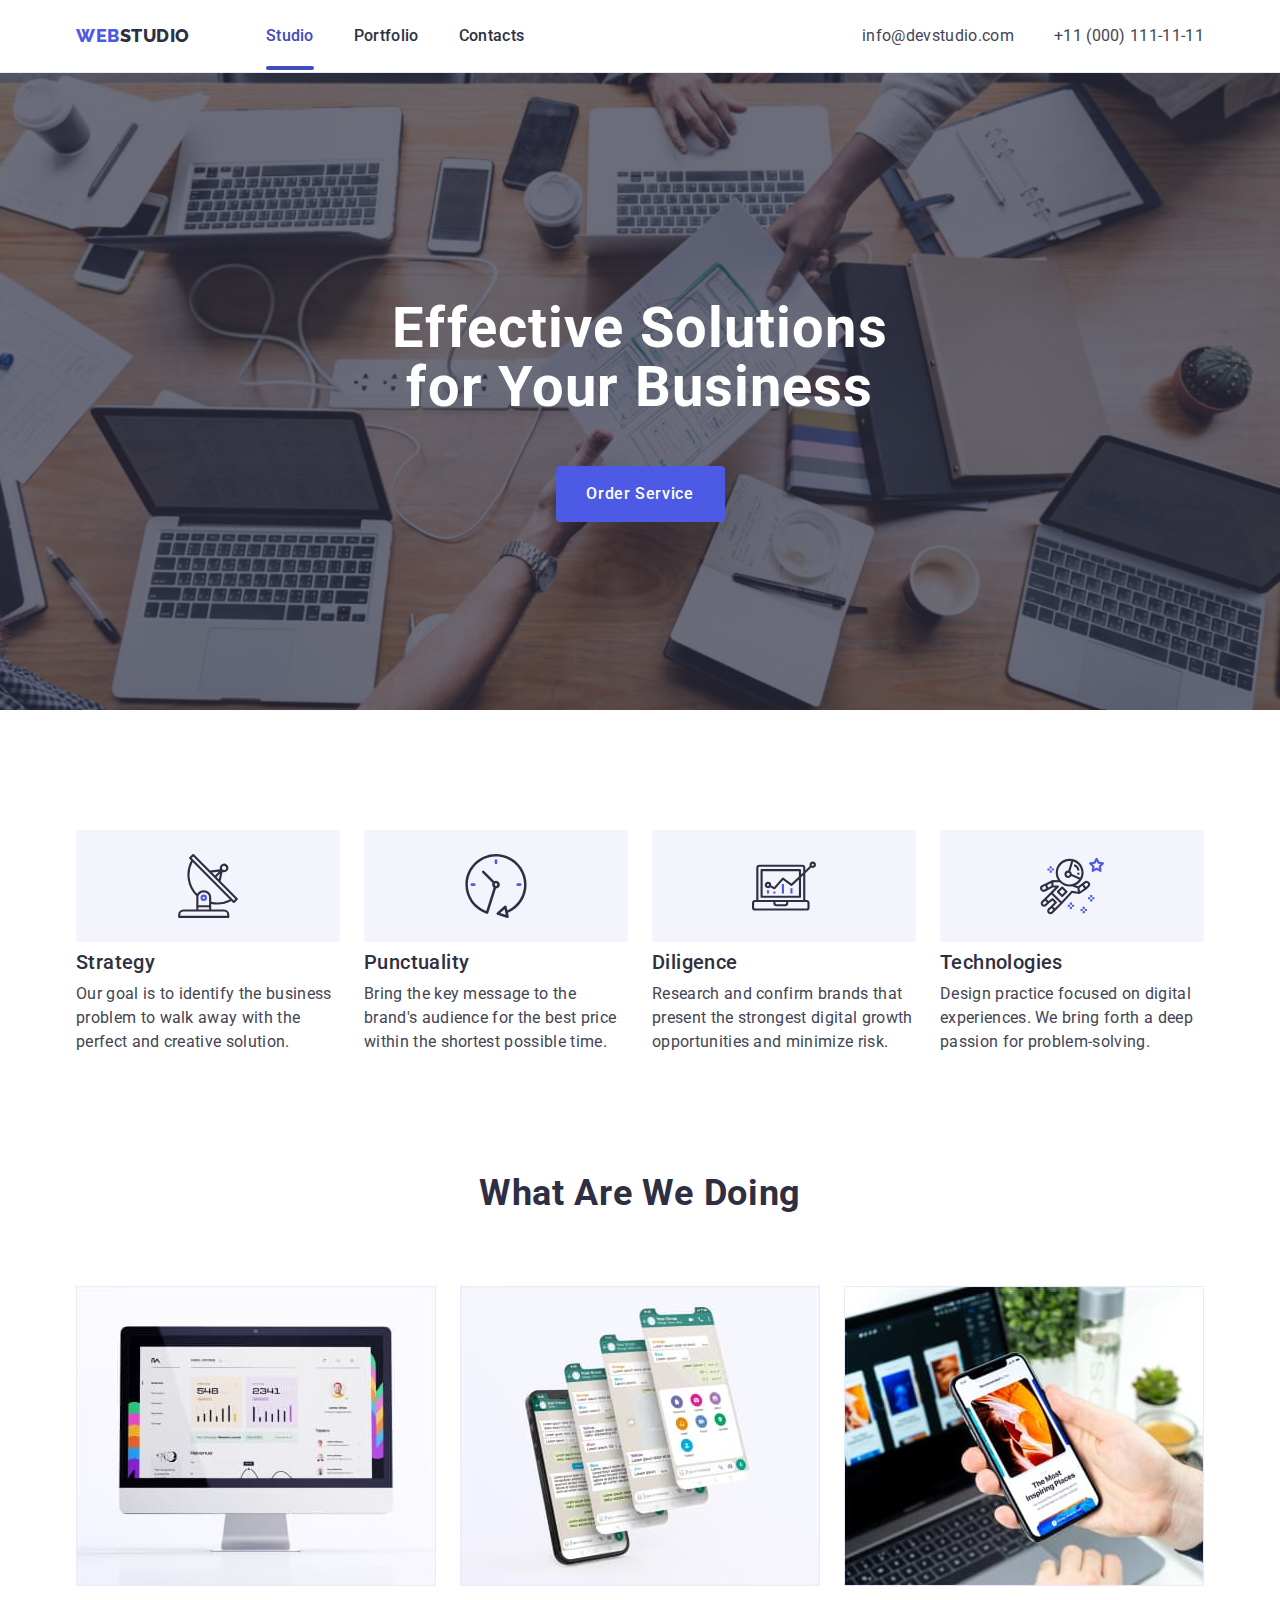
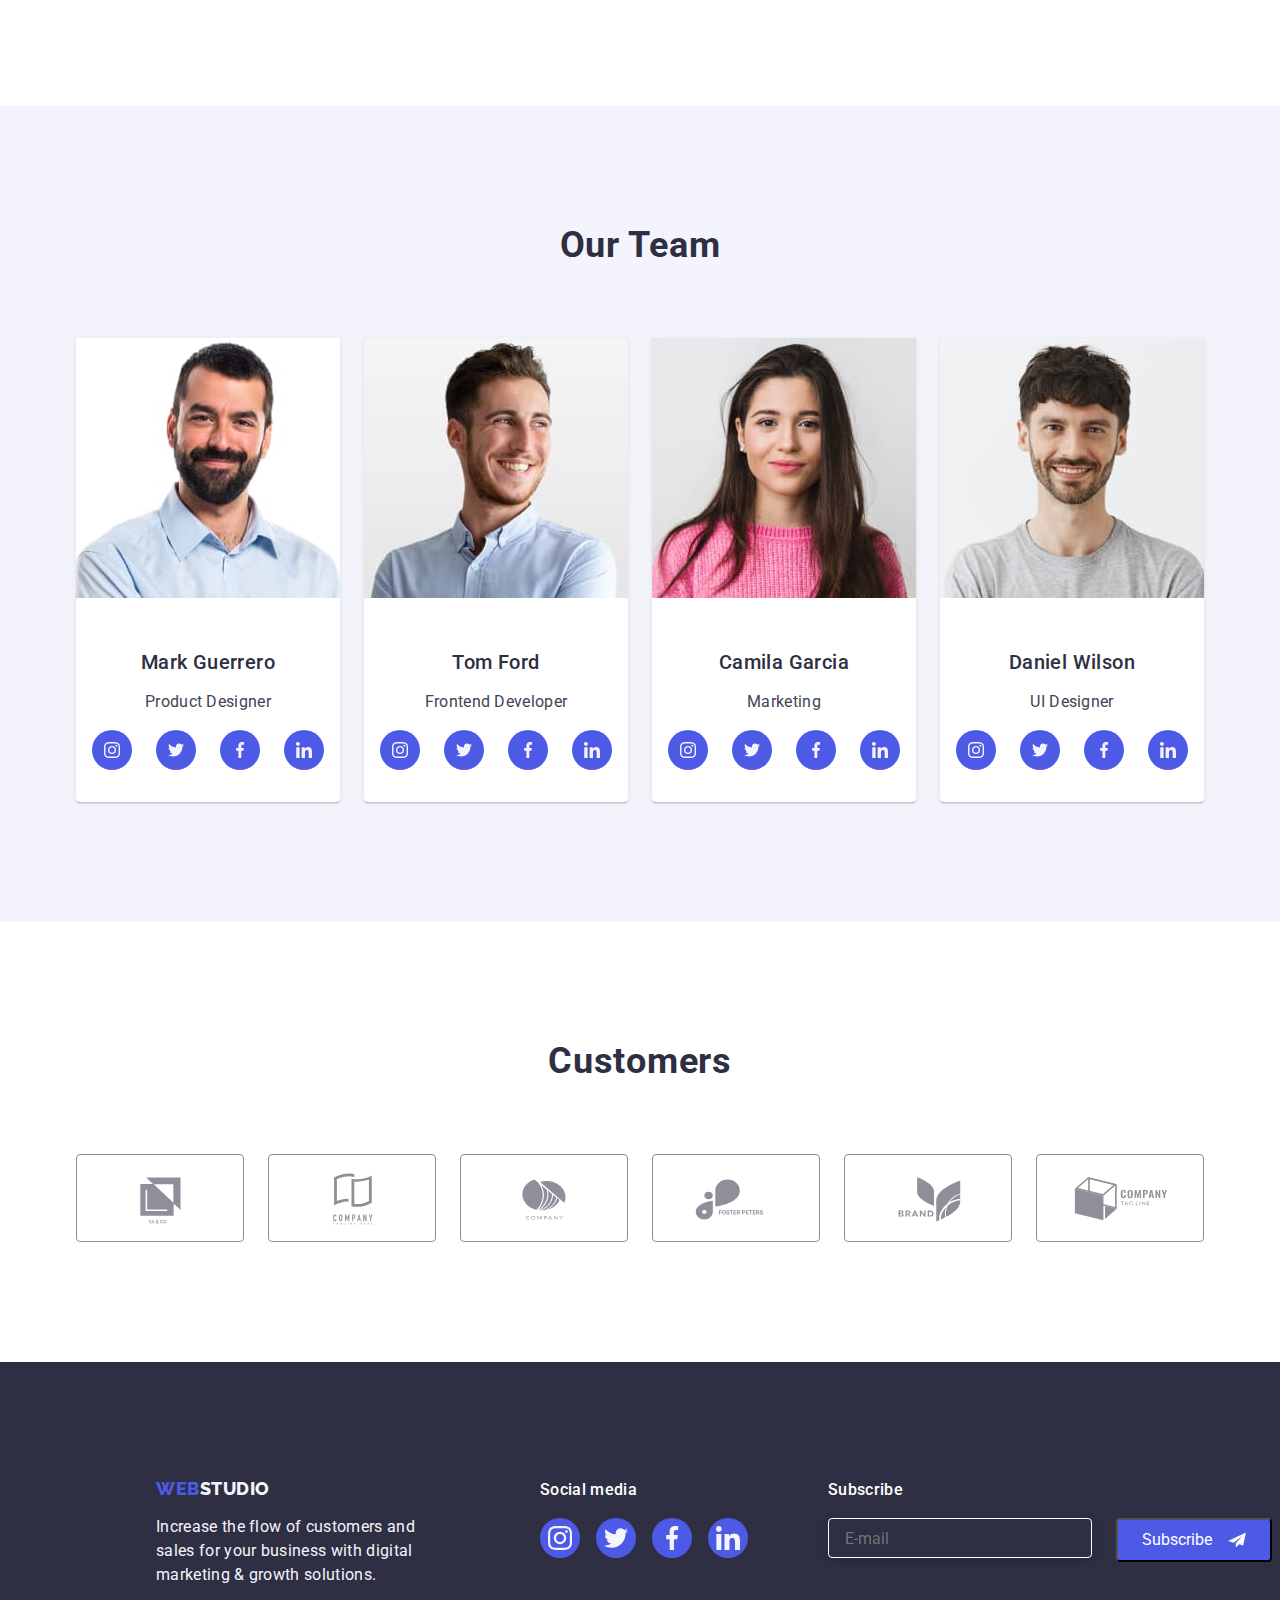
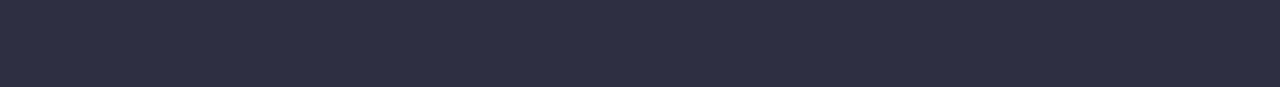
==== index.html @ 14ab5722 "footer-type padding" ====
<!DOCTYPE html>
<html lang="en">
  <head>
    <meta charset="UTF-8" />
    <meta http-equiv="X-UA-Compatible" content="IE=edge" />
    <meta name="viewport" content="width=device-width, initial-scale=1.0" />
    <title>Document</title>
    <link rel="stylesheet" href="https://cdn.jsdelivr.net/npm/modern-normalize@1.1.0/modern-normalize.min.css" />
    <!-- Font sizes -->
    <link rel="preconnect" href="https://fonts.googleapis.com" />
    <link rel="preconnect" href="https://fonts.gstatic.com" crossorigin />
    <link
      href="https://fonts.googleapis.com/css2?family=Montserrat:wght@400;700&family=Raleway:wght@800&family=Roboto:wght@400;500;700&display=swap"
      rel="stylesheet"
    />
    <link rel="stylesheet" href="./css/styles.css" />
  </head>

  <body class="body">
    <!-- Header -->
    <header class="header">
      <div class="header-container container">
        <nav class="menu-nav list">
          <a class="logo link" href="./index.html"> Web<span class="logo-header">Studio</span></a>
          <ul class="header-list list">
            <li class="header-nav-item">
              <a class="header-menu-link current-link" href="./index.html">Studio</a>
            </li>
            <li class="header-nav-item">
              <a class="header-menu-link" href="./portfolio.html">Portfolio</a>
            </li>
            <li class="header-nav-item">
              <a class="header-menu-link" href="">Contacts</a>
            </li>
          </ul>
        </nav>
        <address class="address">
          <ul class="address-list list">
            <li class="contact-item">
              <a class="header-link link" href="mailto:info@devstudio.com">info@devstudio.com</a>
            </li>
            <li class="contact-item">
              <a class="header-link link" href="tel:+110001111111">+11 (000) 111-11-11</a>
            </li>
          </ul>
        </address>
      </div>
    </header>
    <!-- Main -->
    <main class="main">
      <section class="main-section">
        <div class="container">
          <h1 class="main-title">Effective Solutions for Your Business</h1>
          <button class="button-order" type="button" data-modal-open>Order Service</button>
        </div>
      </section>
      <!-- About -->
      <section class="about">
        <div class="container">
          <h2 class="about-features" hidden>Features</h2>
          <ul class="about-list list">
            <li class="about-icon">
              <div class="features-icon">
                <svg class="about-icon-style" width="64" height="64">
                  <use href="./images/icons.svg#antenna"></use>
                </svg>
              </div>
              <h3 class="about-header">Strategy</h3>
              <p class="body-text">
                Our goal is to identify the business problem to walk away with the perfect and creative solution.
              </p>
            </li>
            <li class="about-icon">
              <div class="features-icon">
                <svg class="about-icon-style" width="64" height="64">
                  <use href="./images/icons.svg#punctuality"></use>
                </svg>
              </div>
              <h3 class="about-header">Punctuality</h3>
              <p class="body-text">
                Bring the key message to the brand's audience for the best price within the shortest possible time.
              </p>
            </li>
            <li class="about-icon">
              <div class="features-icon">
                <svg class="about-icon-style" width="64" height="64">
                  <use href="./images/icons.svg#diligence"></use>
                </svg>
              </div>
              <h3 class="about-header">Diligence</h3>
              <p class="body-text">
                Research and confirm brands that present the strongest digital growth opportunities and minimize risk.
              </p>
            </li>
            <li class="about-icon">
              <div class="features-icon">
                <svg class="about-icon-style" width="64" height="64">
                  <use href="./images/icons.svg#technologies"></use>
                </svg>
              </div>
              <h3 class="about-header">Technologies</h3>
              <p class="body-text">
                Design practice focused on digital experiences. We bring forth a deep passion for problem-solving.
              </p>
            </li>
          </ul>
        </div>
      </section>
      <!-- We doing -->
      <section class="doing">
        <div class="container">
          <h2 class="doing-title">What are we doing</h2>
          <ul class="doing-list list">
            <li class="doing-list-img">
              <img src="./images/imac.jpg" alt="desktop" width="360" height="300" />
            </li>
            <li class="doing-list-img">
              <img src="./images/app.jpg" alt="application" width="360" height="300" />
            </li>
            <li class="doing-list-img">
              <img src="./images/mob.jpg" alt="smartphone" width="360" height="300" />
            </li>
          </ul>
        </div>
      </section>
      <!-- Our Team -->
      <section class="team">
        <div class="container">
          <h2 class="team-title">Our Team</h2>
          <ul class="team-list list">
            <li class="team-list-card">
              <img src="./images/guerrero.jpg" alt="Product-Designer" width="264" height="260" />
              <div class="team-text">
                <h3 class="team-header">Mark Guerrero</h3>
                <p class="team-body-text">Product Designer</p>
                <ul class="team-social">
                  <li class="team-social-item">
                    <a
                      class="social-link-team"
                      href=""
                      target="_blank"
                      rel="noopener n0-referrer"
                      aria-label="instagram"
                    >
                      <svg class="social-icon" width="16" height="16">
                        <use href="./images/icons.svg#instagram"></use>
                      </svg>
                    </a>
                  </li>
                  <li class="team-social-item">
                    <a class="social-link-team" href="" target="_blank" rel="noopener n0-referrer" aria-label="twitter">
                      <svg class="social-icon" width="16" height="16">
                        <use href="./images/icons.svg#twitter"></use>
                      </svg>
                    </a>
                  </li>
                  <li class="team-social-item">
                    <a
                      class="social-link-team"
                      href=""
                      target="_blank"
                      rel="noopener n0-referrer"
                      aria-label="facebook"
                    >
                      <svg class="social-icon" width="16" height="16">
                        <use href="./images/icons.svg#facebook"></use>
                      </svg>
                    </a>
                  </li>
                  <li class="team-social-item">
                    <a
                      class="social-link-team"
                      href=""
                      target="_blank"
                      rel="noopener n0-referrer"
                      aria-label="linkedin"
                    >
                      <svg class="social-icon" width="16" height="16">
                        <use href="./images/icons.svg#linkedin"></use>
                      </svg>
                    </a>
                  </li>
                </ul>
              </div>
            </li>
            <li class="team-list-card">
              <img src="./images/ford.jpg" alt="Tom-Ford" width="264" height="260" />
              <div class="team-text">
                <h3 class="team-header">Tom Ford</h3>
                <p class="team-body-text">Frontend Developer</p>

                <ul class="team-social">
                  <li class="team-social-item">
                    <a
                      class="social-link-team"
                      href=""
                      target="_blank"
                      rel="noopener n0-referrer"
                      aria-label="instagram"
                    >
                      <svg class="social-icon" width="16" height="16">
                        <use href="./images/icons.svg#instagram"></use>
                      </svg>
                    </a>
                  </li>
                  <li class="team-social-item">
                    <a class="social-link-team" href="" target="_blank" rel="noopener n0-referrer" aria-label="twitter">
                      <svg class="social-icon" width="16" height="16">
                        <use href="./images/icons.svg#twitter"></use>
                      </svg>
                    </a>
                  </li>
                  <li class="team-social-item">
                    <a
                      class="social-link-team"
                      href=""
                      target="_blank"
                      rel="noopener n0-referrer"
                      aria-label="facebook"
                    >
                      <svg class="social-icon" width="16" height="16">
                        <use href="./images/icons.svg#facebook"></use>
                      </svg>
                    </a>
                  </li>
                  <li class="team-social-item">
                    <a
                      class="social-link-team"
                      href=""
                      target="_blank"
                      rel="noopener n0-referrer"
                      aria-label="linkedin"
                    >
                      <svg class="social-icon" width="16" height="16">
                        <use href="./images/icons.svg#linkedin"></use>
                      </svg>
                    </a>
                  </li>
                </ul>
              </div>
            </li>
            <li class="team-list-card">
              <img src="./images/garcia.jpg" alt="Camila-Garcia" width="264" height="260" />
              <div class="team-text">
                <h3 class="team-header">Camila Garcia</h3>
                <p class="team-body-text">Marketing</p>

                <ul class="team-social">
                  <li class="team-social-item">
                    <a
                      class="social-link-team"
                      href=""
                      target="_blank"
                      rel="noopener n0-referrer"
                      aria-label="instagram"
                    >
                      <svg class="social-icon" width="16" height="16">
                        <use href="./images/icons.svg#instagram"></use>
                      </svg>
                    </a>
                  </li>
                  <li class="team-social-item">
                    <a class="social-link-team" href="" target="_blank" rel="noopener n0-referrer" aria-label="twitter">
                      <svg class="social-icon" width="16" height="16">
                        <use href="./images/icons.svg#twitter"></use>
                      </svg>
                    </a>
                  </li>
                  <li class="team-social-item">
                    <a
                      class="social-link-team"
                      href=""
                      target="_blank"
                      rel="noopener n0-referrer"
                      aria-label="facebook"
                    >
                      <svg class="social-icon" width="16" height="16">
                        <use href="./images/icons.svg#facebook"></use>
                      </svg>
                    </a>
                  </li>
                  <li class="team-social-item">
                    <a
                      class="social-link-team"
                      href=""
                      target="_blank"
                      rel="noopener n0-referrer"
                      aria-label="linkedin"
                    >
                      <svg class="social-icon" width="16" height="16">
                        <use href="./images/icons.svg#linkedin"></use>
                      </svg>
                    </a>
                  </li>
                </ul>
              </div>
            </li>
            <li class="team-list-card">
              <img src="./images/wilson.jpg" alt="Daniel-Wilson" width="264" height="260" />
              <div class="team-text">
                <h3 class="team-header">Daniel Wilson</h3>
                <p class="team-body-text">UI Designer</p>
                <ul class="team-social">
                  <li class="team-social-item">
                    <a
                      class="social-link-team"
                      href=""
                      target="_blank"
                      rel="noopener n0-referrer"
                      aria-label="instagram"
                    >
                      <svg class="social-icon" width="16" height="16">
                        <use href="./images/icons.svg#instagram"></use>
                      </svg>
                    </a>
                  </li>
                  <li class="team-social-item">
                    <a class="social-link-team" href="" target="_blank" rel="noopener n0-referrer" aria-label="twitter">
                      <svg class="social-icon" width="16" height="16">
                        <use href="./images/icons.svg#twitter"></use>
                      </svg>
                    </a>
                  </li>
                  <li class="team-social-item">
                    <a
                      class="social-link-team"
                      href=""
                      target="_blank"
                      rel="noopener n0-referrer"
                      aria-label="facebook"
                    >
                      <svg class="social-icon" width="16" height="16">
                        <use href="./images/icons.svg#facebook"></use>
                      </svg>
                    </a>
                  </li>
                  <li class="team-social-item">
                    <a
                      class="social-link-team"
                      href=""
                      target="_blank"
                      rel="noopener n0-referrer"
                      aria-label="linkedin"
                    >
                      <svg class="social-icon" width="16" height="16">
                        <use href="./images/icons.svg#linkedin"></use>
                      </svg>
                    </a>
                  </li>
                </ul>
              </div>
            </li>
          </ul>
        </div>
      </section>

      <!-- Customers -->
      <section class="customers">
        <div class="container">
          <h2 class="customers-title">Customers</h2>
          <ul class="customers-list list">
            <li class="customers-list-card">
              <a class="customers-list-link" href="" target="_blank" rel="noopener n0-referrer" aria-label="client1">
                <svg class="customers-icon" width="104" height="56">
                  <use href="./images/icons.svg#client1"></use>
                </svg>
              </a>
            </li>
            <li class="customers-list-card">
              <a class="customers-list-link" href="" target="_blank" rel="noopener n0-referrer" aria-label="client2">
                <svg class="customers-icon" width="104" height="56">
                  <use href="./images/icons.svg#client2"></use>
                </svg>
              </a>
            </li>
            <li class="customers-list-card">
              <a class="customers-list-link" href="" target="_blank" rel="noopener n0-referrer" aria-label="client3">
                <svg class="customers-icon" width="104" height="56">
                  <use href="./images/icons.svg#client3"></use>
                </svg>
              </a>
            </li>
            <li class="customers-list-card">
              <a class="customers-list-link" href="" target="_blank" rel="noopener n0-referrer" aria-label="client4">
                <svg class="customers-icon" width="104" height="56">
                  <use href="./images/icons.svg#client4"></use>
                </svg>
              </a>
            </li>
            <li class="customers-list-card">
              <a class="customers-list-link" href="" target="_blank" rel="noopener n0-referrer" aria-label="client5">
                <svg class="customers-icon" width="104" height="56">
                  <use href="./images/icons.svg#client5"></use>
                </svg>
              </a>
            </li>
            <li class="customers-list-card">
              <a class="customers-list-link" href="" target="_blank" rel="noopener n0-referrer" aria-label="client6">
                <svg class="customers-icon" width="104" height="56">
                  <use href="./images/icons.svg#client6"></use>
                </svg>
              </a>
            </li>
          </ul>
        </div>
      </section>
    </main>

    <!-- Footer -->
    <footer class="footer container">
      <div class="footer-container">
        <div class="footer-logo">
          <a class="logo-link" href="./index.html"> Web<span class="logo-footer">Studio</span></a>
          <p class="footer-text">
            Increase the flow of customers and sales for your business with digital marketing & growth solutions.
          </p>
        </div>

        <div class="social-links">
          <p class="footer-social-title">Social media</p>
          <ul class="footer-social-list">
            <li class="footer-social-card">
              <a class="social-link" href="" target="_blank" rel="noopener n0-referrer" aria-label="instagram">
                <svg class="social-icon" width="24" height="24">
                  <use href="./images/icons.svg#instagram"></use>
                </svg>
              </a>
            </li>
            <li class="footer-social-card">
              <a class="social-link" href="" target="_blank" rel="noopener n0-referrer" aria-label="twitter">
                <svg class="social-icon" width="24" height="24">
                  <use href="./images/icons.svg#twitter"></use>
                </svg>
              </a>
            </li>
            <li class="footer-social-card">
              <a class="social-link" href="" target="_blank" rel="noopener n0-referrer" aria-label="facebook">
                <svg class="social-icon" width="24" height="24">
                  <use href="./images/icons.svg#facebook"></use>
                </svg>
              </a>
            </li>
            <li class="footer-social-card">
              <a class="social-link" href="" target="_blank" rel="noopener n0-referrer" aria-label="linkedin">
                <svg class="social-icon" width="24" height="24">
                  <use href="./images/icons.svg#linkedin"></use>
                </svg>
              </a>
            </li>
          </ul>
        </div>

        <div class="footer-subscribe">
          <p class="footer-subscribe-title">Subscribe</p>
<form class="footer-form">
<label for="footer-email" class="footer-type">
<input 
name="footer-email"
type="email"
placeholder="E-mail"
class="footer-input"
/>
<button type="submit" class="footer-button">
  Subscribe
  <svg class="footer-button-icon" width="18" height="24">
 <use href="./images/icons.svg#icon-send"></use>
</button>
</label>
</form>

        </div>
      </div>
    </footer>

    <!-- MODAL window -->

    <div class="backdrop is-hidden" data-modal>
      <div class="modal">
        <button class="modal-close-btn" type="button" data-modal-close>
          <svg class="modal-close-icon" width="8" height="8">
            <use href="./images/icons.svg#close-black"></use>
          </svg>
        </button>
        <p class="modal-title">Leave your contacts and we will call you back</p>
        <form class="modal-form" action="#">
          <div class="modal-field">
          <label>
            <span>Name</span>
            <div class="input-wrap">
            <input type="text" name="user-name" class="modal-input" placeholder="" />
             <svg class="modal-icon" width="18" height="18">
                  <use href="./images/icons.svg#name"></use>
          </div>
          </div>
        </label>
        <div class="modal-field">
          <label>
            <span>Phone</span>
            <div class="input-wrap">
            <input type="text" name="user-tel" class="modal-input" placeholder=""  />
         <svg class="modal-icon" width="18" height="24">
                  <use href="./images/icons.svg#phone"></use>
          </div>
          </label>
          </div>
          <div class="modal-field">
          <label>
            <span>Email</span>
            <div class="input-wrap">
            <input type="text" name="user-mail" class="modal-input" placeholder="" />
          <svg class="modal-icon" width="18" height="24">
                  <use href="./images/icons.svg#email"></use>
          </div>
        </label>
        </div>
          <label>
            <span>Comment</span>
            <textarea name="user-text" class="modal-input-comment" placeholder="Text input" /></textarea>
          </label>
          <input type="checkbox" id="privacy" name="privacy" value="true" class="modal-privacy is-hidden"/>
          <label for="privacy" class="modal-privacy-text">
            <span>
              <svg class="modal-privacy-icon" width="10" height="8">
                  <use href="./images/icons.svg#click"></use>
            </span>
            I accept the terms and conditions of the <a class="modal-policy-link link" href=""> Privacy Policy</a>
          </label>
          <button class="modal-send-button" type="submit">Send</button>
        </form>
      </div>
    </div>
    <script src="./js/modal.js"></script>
  </body>
</html>
---- css/styles.css ----
:root {
  /* Fonts */

  /* Colors */
  --ctas-links-color: #4d5ae5;
  --ctas-color: #404bbf;
  --overlays-color: #2e2f42;
  --valid-fields-color: #31d0aa;
  --body-text-color: #434455;
  --helper-text-color: #8e8f99;
  --subtle-background-color: #e7e9fc;
  --color-cloud: #f4f4fd;
  --background-color: #ffffff;
  --modal-background-color: #fcfcfc;

  /* Others */
}

body {
  font-family: "Roboto", sans-serif;
  color: #434455;
  background-color: #ffffff;
}

*,
*::before,
*::after {
  box-sizing: border-box;
}

.container {
  width: 1158px;
  padding-left: 15px;
  padding-right: 15px;
  margin: 0 auto;
}

img {
  display: block;
  max-width: 100%;
  height: auto;
}

/* Header styles */

.header {
  border-bottom: 1px solid #e7e9fc;
  box-shadow: 0 2px 1px rgba(46, 47, 66, 0.08), 0px 1px 1px rgba(46, 47, 66, 0.16), 0px 1px 6px rgba(46, 47, 66, 0.08);
}

.header-container {
  display: flex;
  align-items: center;
}

.header-list {
  list-style: none;
  display: flex;
  gap: 40px;
  padding: 0;
  margin: 0;
}

.contact-item {
  padding-top: 24px;
  padding-bottom: 24px;
}

.link {
  text-decoration: none;
}

.header-link:hover,
.header-link:focus {
  color: var(--ctas-color);
  transition: color 250ms cubic-bezier(0.4, 0, 0.2, 1);
}

.header-nav-item .header-menu-link:hover,
.header-nav-item .header-menu-link:focus {
  color: var(--ctas-color);
  transition: color 250ms cubic-bezier(0.4, 0, 0.2, 1);
}

.header-nav-item:not(:last-child) {
  margin-rifgt: 0;
}

.current-link::after {
  content: "";
  position: absolute;
  display: block;
  width: 100%;
  height: 4px;
  left: 0;
  bottom: -1px;

  background-color: var(--ctas-color);
  border-radius: 2px;
}

.address .address-list {
  list-style: none;
  color: var(--overlays-color);
  display: flex;
  gap: 40px;
  padding: 0;
  margin: 0;
}

.address {
  font-style: normal;
}

.header-link {
  font-family: "Roboto";
  font-style: normal;
  font-weight: 400;
  font-size: 16px;
  line-height: 1.5;
  letter-spacing: 0.02em;
  color: var(--body-text-color);
  transition: color 250ms cubic-bezier(0.4, 0, 0.2, 1);
}

.logo-header {
  color: var(--overlays-color);
  font-family: "Raleway";
  font-weight: 800;
  font-size: 18px;
  line-height: 1.17;
  letter-spacing: 0.03em;
  text-transform: uppercase;
}
.logo {
  font-family: "Raleway";
  font-weight: 800;
  font-size: 18px;
  line-height: 1.17;
  letter-spacing: 0.03em;
  text-transform: uppercase;
  color: var(--ctas-links-color);
  margin-right: 76px;
}

.header-menu-link {
  font-family: "Roboto";
  font-style: normal;
  font-weight: 500;
  font-size: 16px;
  line-height: 1.5;
  letter-spacing: 0.02em;
  color: var(--overlays-color);
  padding: 24px 0;
  position: relative;
  transition: color 250ms cubic-bezier(0.4, 0, 0.2, 1);
}
.menu-nav {
  list-style: none;
  display: flex;
  margin-right: auto;
  align-items: center;
}
.header-menu-link {
  text-decoration: none;
}
.current-link {
  font-family: "Roboto";
  font-style: normal;
  font-weight: 500;
  font-size: 16px;
  line-height: 1.5;
  letter-spacing: 0.02em;
  color: var(--ctas-color);
}
/* Main */

.main-section {
  background: var(--overlays-color);
  padding: 188px 0;
  align-items: center;
  max-width: 1440px;
  margin-left: auto;
  margin-right: auto;
  background-image: linear-gradient(rgba(46, 47, 66, 0.7), rgba(46, 47, 66, 0.7)), url("../images/people-office1.jpg");
  background-size: cover;
  background-position: center, center;
  background-repeat: no-repeat;
}

.main-title {
  color: var(--background-color);
  font-family: var(--font-family);
  font-style: normal;
  font-weight: 700;
  font-size: 56px;
  line-height: 1.07;
  text-align: center;
  letter-spacing: 0.02em;
  max-width: 496px;
  margin-left: auto;
  margin-right: auto;
  margin-bottom: 48px;
}
.button-order {
  cursor: pointer;
  color: var(--background-color);
  background: var(--ctas-links-color);
  font-family: "Roboto", sans-serif;
  font-weight: 500;
  font-size: 16px;
  line-height: 1.5;
  align-items: center;
  letter-spacing: 0.04em;
  min-width: 169px;
  height: 56px;
  border-radius: 4px;
  display: block;
  border: none;
  margin: 0 auto;
  transition: background-color 250ms cubic-bezier(0.4, 0, 0.2, 1);
}

.button-order:hover,
.button-order:focus {
  color: var(--background-color);
  background-color: var(--ctas-color);
  transition: color 250ms cubic-bezier(0.4, 0, 0.2, 1);
}

/* About styles */

.about {
  padding: 120px 0;
  align-items: center;
}

.about-list {
  list-style: none;
  display: flex;
  gap: 24px;
  align-items: center;
  margin: 0;
  padding: 0;
}

.features-icon {
  display: flex;
  align-items: center;
  justify-content: center;
  height: 112px;
  width: 264px;
  background-color: #f4f4fd;
  border-radius: 4px;
  margin-bottom: 8px;
}
/* .about-icon {
  /* content: "";
  display: block; */
/* background-size: contain;
  background-repeat: no-repeat;
  background-position: center; */

/* 
.about-link:nth-child(1):before {
  background-image: url(../css/icons/strategy.svg);
}
.about-link:nth-child(2):before {
  background-image: url(../css/icons/punctuality.svg);
}
.about-link:nth-child(3):before {
  background-image: url(../css/icons/diligence.svg);
}
.about-link:nth-child(4):before {
  background-image: url(../css/icons/technologies.svg);
} */

.link {
  text-decoration: none;
}

.body-text {
  color: var(--body-text-color);
  font-size: 16px;
  font-family: "Roboto";
  font-weight: 400;
  font-style: normal;
  line-height: 1.5;
  letter-spacing: 0.02em;
  margin-top: 8px;
  margin-bottom: 0;
}
.main-title {
  font-size: 56px;
  font-family: "Roboto";
  font-weight: 700;
  font-style: normal;
  line-height: 1.07;
  letter-spacing: 0.02em;
  text-decoration: none;
  text-transform: none;
  text-align: center;
}

.team-title {
  color: var(--overlays-color);
  font-family: "Roboto";
  font-style: normal;
  font-weight: 700;
  font-size: 36px;
  line-height: 1.11;
  text-align: center;
  letter-spacing: 0.02em;
  text-transform: capitalize;
  margin-bottom: 72px;
  margin-top: 0;
}
.team-header {
  color: var(--overlays-color);
  font-family: "Roboto";
  font-style: normal;
  font-weight: 500;
  font-size: 20px;
  line-height: 1.2;
  text-align: center;
  letter-spacing: 0.02em;
  margin-bottom: 8px;
}
.team-list-card {
  background-color: var(--background-color);
  border-radius: 0px 0px 4px 4px;
  width: calc((100% - 72px) / 4);
  box-shadow: 0px 1px 6px rgba(46, 47, 66, 0.08), 0px 1px 1px rgba(46, 47, 66, 0.16), 0px 2px 1px rgba(46, 47, 66, 0.08);
  border-radius: 0px 0px 4px 4px;
}

.team-text {
  padding: 32px 0;
}
.team-body-text {
  color: var(--body-text-color);
  font-size: 16px;
  font-family: "Roboto";
  font-weight: 400;
  font-style: normal;
  line-height: 1.5;
  letter-spacing: 0.02em;
  text-align: center;
}

.team {
  background-color: var(--color-cloud);
  padding: 120px 0;
  align-items: center;
}
.team-list {
  display: flex;
  gap: 24px;
  margin: 0;
  padding: 0;
}

/* Doing section */

.doing {
  padding-bottom: 120px;
  align-items: center;
}

.doing-title {
  color: var(--overlays-color);
  font-size: 36px;
  font-family: "Roboto";
  font-weight: 700;
  font-style: normal;
  line-height: 1.11;
  letter-spacing: 0.02em;
  text-align: center;
  text-decoration: none;
  text-transform: capitalize;
  align-items: center;
  margin-bottom: 72px;
  margin-top: 0;
}
.doing-list {
  list-style: none;
  display: flex;
  gap: 24px;
  align-items: center;
  margin: 0;
  padding: 0;
}

.doing-list-img {
  width: calc((100%-48px) / 3);
}

/* Our Team section */

.team-list {
  list-style: none;
}
.button-list {
  list-style: none;
  display: flex;
  flex-direction: row;
  justify-content: center;
  padding-top: 96px;
  gap: 24px;
}

.team-social {
  list-style: none;
  display: flex;
  gap: 24px;
  flex-direction: row;
  margin: 0;
  padding: 0;
  align-items: center;
  justify-content: center;
}

.team-social-item {
  width: 40px;
  height: 40px;
}
.social-link-team {
  list-style: none;
  display: flex;
  flex-direction: row;
  align-items: center;
  justify-content: center;
  width: 100%;
  height: 100%;
  background-color: #4d5ae5;
  border-radius: 50%;
  transition: background-color 250ms cubic-bezier(0.4, 0, 0.2, 1);
}

.social-link-team:hover,
.social-link-team:focus {
  background-color: #404bbf;
  transition: color 250ms cubic-bezier(0.4, 0, 0.2, 1);
}

/* Main Portfolio */

.filters {
  padding: 96px 0 120px;

  .portfolio-list {
    list-style: none;
    display: flex;
    flex-wrap: wrap;
    flex-direction: row;
    align-items: flex-start;
    padding: 0;
    column-gap: 24px;
    row-gap: 48px;
    margin: auto;
  }
}

.button-list-filters {
  list-style: none;
  display: flex;
  justify-content: center;
  flex-wrap: wrap;
  flex-direction: row;
  margin-bottom: 72px;
  padding: 0;
  gap: 24px;
}

.filter-button {
  color: var(--ctas-links-color);
  background-color: var(--color-cloud);
  font-family: var(--font-family);
  font-style: normal;
  font-weight: 500;
  font-size: 16px;
  line-height: 1.5;
  text-align: center;
  letter-spacing: 0.04em;
  cursor: pointer;
  display: flex;
  flex-direction: row;
  justify-content: center;
  align-items: center;
  padding: 12px 24px;
  border: 1px solid #e7e9fc;
  border-radius: 4px;
  transition: color 250ms cubic-bezier(0.4, 0, 0.2, 1), background-color 250ms cubic-bezier(0.4, 0, 0.2, 1),
    border-color 250ms cubic-bezier(0.4, 0, 0.2, 1), box-shadow 250ms cubic-bezier(0.4, 0, 0.2, 1);
}

.filter-button:not(:last-child) {
  margin-right: 24px;
}

.filter-button:hover,
.filter-button:focus {
  color: var(--background-color);
  background-color: var(--ctas-color);
  border: 1px solid transparent;
  box-shadow: 0px 3px 1px rgba(0, 0, 0, 0.1), 0px 2px 1px rgba(0, 0, 0, 0.08), 0px 2px 2px rgba(0, 0, 0, 0.12);
  transition: color 250ms cubic-bezier(0.4, 0, 0.2, 1);
}

.portfolio {
  list-style: none;
  text-decoration: none;
  width: calc((100% - 48px) / 3);
}
.portfolio-item {
  display: block;
  border: 1px solid #e7e9fc;
  transition: box-shadow 250ms cubic-bezier(0.4, 0, 0.2, 1);
}

.portfolio-item:hover,
.portfolio-item:focus {
  border: 1px solid #f4f4fd;
  box-shadow: 0px 1px 6px rgba(46, 47, 66, 0.08), 0px 1px 1px rgba(46, 47, 66, 0.16), 0px 2px 1px rgba(46, 47, 66, 0.08);
}

.portfolio-project-content {
  padding: 32px 16px;
  border: 1px solid #e7e9fc;
  border-top: none;
}

.about-header {
  color: var(--overlays-color);
  font-size: 20px;
  font-family: "Roboto";
  font-weight: 500;
  font-style: normal;
  line-height: 1.2;
  text-transform: capitalize;
  letter-spacing: 0.02em;
  margin-top: 0;
  margin-bottom: 8px;
}

.portfolio-overlay {
  position: relative;
  overflow: hidden;
}

.overlay {
  position: absolute;
  left: 0;
  top: 0;
  width: 100%;
  height: 100%;
  overflow: auto;
  margin: 0;
  transform: translateY(100%);
  transition: transform 250ms cubic-bezier(0.4, 0, 0.2, 1);
  font-size: 16px;
  letter-spacing: 0.02em;
  line-height: 1.5;
  color: var(--color-cloud);
  padding: 40px 32px;
  background-color: var(--ctas-links-color);
}

.portfolio-item:hover .overlay,
.portfolio-item:focus .overlay {
  transform: translateY(0%);
}

/* Customers styles */

.customers {
  padding-top: 120px;
  padding-bottom: 120px;
}

.customers-title {
  color: var(--overlays-color);
  font-size: 36px;
  font-family: "Roboto";
  font-weight: 700;
  font-style: normal;
  line-height: 1.11;
  letter-spacing: 0.02em;
  text-align: center;
  text-decoration: none;
  text-transform: capitalize;
  align-items: center;
  margin-top: 0;
  margin-bottom: 72px;
}
.customers-list {
  list-style: none;
  display: flex;
  gap: 24px;
  align-items: center;
  margin: 0;
  padding: 0;
}

.customers-list-card {
  width: calc((100% - 120px) / 6);
  height: 88px;
}

.customers-list-link {
  width: 100%;
  height: 100%;
  border-radius: 4px;
  display: flex;
  align-items: center;
  justify-content: center;
  color: var(--helper-text-color);
  padding: 16px 32px;
  border: 1px solid var(--helper-text-color);
  transition: border-color 250ms cubic-bezier(0.4, 0, 0.2, 1), color 250ms cubic-bezier(0.4, 0, 0.2, 1);
}
.customers-icon {
  fill: currentColor;
}
.customers-list-link:hover,
.customers-list-link:focus {
  border: 1px solid #404bbf;
  color: #404bbf;
  transition: color 250ms cubic-bezier(0.4, 0, 0.2, 1);
}

/* FOOTER styles */

.footer {
  background: var(--overlays-color);
  width: 1440px;
  padding: 0;
}

.footer-container {
  padding-top: 100px;
  padding-left: 156px;
  padding-bottom: 100px;
  display: flex;
  align-items: baseline;
}

.footer-logo {
  margin-right: 120px;
}

.footer-social-list {
  list-style: none;
  display: flex;
  flex-direction: row;
  gap: 16px;
  align-items: center;
  margin: 0;
  padding: 0;
}

.social-link {
  list-style: none;
  display: flex;
  flex-direction: row;
  align-items: center;
  justify-content: center;
  width: 40px;
  height: 40px;
  background: #4d5ae5;
  border-radius: 50%;
  transition: background-color 250ms cubic-bezier(0.4, 0, 0.2, 1);
}

.social-link:hover,
.social-link:focus {
  background-color: #31d0aa;
  transition: color 250ms cubic-bezier(0.4, 0, 0.2, 1);
}

.logo-link {
  text-decoration: none;
  display: inline-block;
  margin-bottom: 16px;
  color: var(--ctas-links-color);
  font-family: "Raleway", sans-serif;
  font-style: normal;
  font-weight: 800;
  font-size: 18px;
  line-height: 1.17;
  align-items: center;
  letter-spacing: 0.03em;
  text-transform: uppercase;
  text-decoration: none;
}

.logo-footer {
  color: var(--color-cloud);
  font-family: "Raleway", sans-serif;
  font-style: normal;
  font-weight: 800;
  font-size: 18px;
  line-height: 1.17;
  align-items: center;
  letter-spacing: 0.03em;
  text-transform: uppercase;
  text-decoration: none;
}

.footer-text {
  color: var(--color-cloud);
  font-family: "Roboto";
  font-style: normal;
  font-weight: 400;
  font-size: 16px;
  line-height: 1.5;
  letter-spacing: 0.02em;
  text-decoration: none;
  max-width: 264px;
  margin: 0;
}

.footer-social-title {
  color: var(--background-color);
  font-family: "Roboto";
  font-style: normal;
  font-weight: 500;
  font-size: 16px;
  line-height: 1.5;
  letter-spacing: 0.02em;
  text-decoration: none;
  display: inline-block;
  margin-bottom: 16px;
  margin-top: 0;
}

.social-icon {
  fill: #f4f4fd;
}

.footer-subscribe {
  padding-left: 80px;
}
.footer-subscribe-title {
  color: var(--background-color);
  font-family: "Roboto";
  font-style: normal;
  font-weight: 500;
  font-size: 16px;
  line-height: 1.5;
  letter-spacing: 0.02em;
  text-decoration: none;
  display: inline-block;
}
.footer-form {
  display: flex;
}
.footer-input {
  width: 264px;
  height: 40px;
  border: 1px solid #ffffff;
  filter: drop-shadow(0px 4px 4px rgba(0, 0, 0, 0.15));
  border-radius: 4px;
  background-color: var(--overlays-color);
  color: var(--background-color);
  padding-left: 16px;
}

.footer-button {
  display: inline-flex;
  align-items: center;
  position: absolute;
  border-radius: 4px;
  margin-left: 24px;
  flex-direction: row;
  justify-content: center;
  padding: 8px 24px;
  gap: 16px;

  color: var(--background-color);
  background-color: var(--ctas-links-color);
  font-family: "Roboto", sans-serif;
  /* font-weight: 500;
  font-size: 16px;
  line-height: 1.5;
  width: 264px;
  height: 40px;
  transition: background-color 250ms cubic-bezier(0.4, 0, 0.2, 1); */
}
.footer-button-icon {
  fill: currentColor;
}

.footer-button:hover,
.footer-button:focus {
  background-color: var(--ctas-color);
  transition: color 250ms cubic-bezier(0.4, 0, 0.2, 1);
}

/* Modal window styles */

.backdrop {
  position: fixed;
  transition: opacity 250ms cubic-bezier(0.4, 0, 0.2, 1), visibility 250ms cubic-bezier(0.4, 0, 0.2, 1);
  top: 0;
  left: 0;
  width: 100%;
  height: 100%;

  opacity: 1;
  background-color: rgba(46, 47, 66, 0.4);
}

.backdrop.is-hidden {
  opacity: 0;
  visibility: hidden;
  pointer-events: none;
}

.backdrop.is-hidden .modal {
  opacity: 0;
  transform: translate(-50%, -70%);
}

.modal {
  position: absolute;
  top: 50%;
  left: 50%;
  width: 408px;
  min-height: 584px;
  padding: 24px;

  background-color: #fcfcfc;
  box-shadow: 0px 1px 1px rgba(0, 0, 0, 0.14), 0px 1px 3px rgba(0, 0, 0, 0.12), 0px 2px 1px rgba(0, 0, 0, 0.2);
  border-radius: 4px;

  transform: translate(-50%, -50%) scale(1);
  transition: transform 250ms cubic-bezier(0.4, 0, 0.2, 1);
}

.modal-close-btn {
  position: absolute;
  top: 24px;
  right: 24px;

  display: flex;
  align-items: center;
  justify-content: center;
  padding: 0;
  width: 24px;
  height: 24px;

  color: var(--overlays-color);
  border: 1px solid rgba(0, 0, 0, 0.1);
  background-color: var(--subtle-background-color);
  cursor: pointer;
  border-radius: 50%;
  transition: background-color 250ms cubic-bezier(0.4, 0, 0.2, 1), border 250ms cubic-bezier(0.4, 0, 0.2, 1);
}

.modal-close-icon {
  fill: currentColor;
  transition: fill 250ms cubic-bezier(0.4, 0, 0.2, 1);
}
.modal-close-btn:hover,
.modal-close-btn:focus {
  background-color: var(--ctas-color);
  color: #ffffff;
  border: none;
  transition: color 250ms cubic-bezier(0.4, 0, 0.2, 1);
}
.modal-title {
  font-weight: 500;
  font-size: 16px;
  line-height: 1.5;
  padding-top: 48px;
  text-align: center;
  letter-spacing: 0.02em;
  color: var(--overlays-color);
}
.modal-field {
  position: relative;
  margin-bottom: 8px;
}
.input-wrap {
  position: relative;
  margin-bottom: 4px;
}
.modal-input {
  width: 100%;
  height: 40px;
  border: 1px solid rgba(46, 47, 66, 0.4);
  border-radius: 4px;
  padding-left: 38px;
  outline: transparent;
}

.modal-input:focus {
  border-color: #4d5ae5;
}

.modal-input:focus + .modal-icon {
  fill: #4d5ae5;
}
.modal-input-comment {
  width: 100%;
  height: 120px;
  border: 1px solid rgba(46, 47, 66, 0.4);
  border-radius: 4px;
  margin-bottom: 16px;
  padding-left: 16px;
  padding-top: 8px;
  font-family: "Roboto";
  font-style: normal;
  font-weight: 400;
  font-size: 12px;
  line-height: 1.16;
  letter-spacing: 0.04em;
  color: rgba(46, 47, 66, 0.4);
  resize: none;
}

.modal-icon {
  position: absolute;
  left: 19px;
  top: 50%;
  transform: translateY(-50%);
}
.modal-send-button {
  cursor: pointer;
  color: var(--background-color);
  background: var(--ctas-links-color);
  font-family: "Roboto", sans-serif;
  font-weight: 500;
  font-size: 16px;
  line-height: 1.5;
  align-items: center;
  letter-spacing: 0.04em;
  min-width: 169px;
  height: 56px;
  border-radius: 4px;
  display: block;
  border: none;
  margin: 0 auto;
  transition: background-color 250ms cubic-bezier(0.4, 0, 0.2, 1);
}

.modal-send-button:hover .modal-send-button:focus {
  color: var(--background-color);
  background-color: var(--ctas-color);
  transition: color 250ms cubic-bezier(0.4, 0, 0.2, 1);
}
.modal-privacy-text {
  display: flex;
  align-items: center;
  font-family: "Roboto";
  font-style: normal;
  font-weight: 400;
  font-size: 12px;
  line-height: 14px;
  letter-spacing: 0.04em;
  margin-bottom: 24px;
  margin-top: -30px;
}

.is-hidden {
  opacity: 0;
  visibility: hidden;
  pointer-events: none;
  overflow: hidden;
}
.modal-privacy-text span {
  width: 16px;
  height: 16px;
  border: 1px solid rgba(46, 47, 66, 0.4);
  border-radius: 2px;
  margin-right: 8px;
  display: flex;
  align-items: center;
  justify-content: center;
  fill: transparent;
}

.modal-privacy:checked + .modal-privacy-text span {
  background-color: #404bbf;
  border: none;
  fill: #fcfcfc;
}
.modal-policy-link {
  font-family: "Roboto";
  font-style: normal;
  font-weight: 400;
  font-size: 12px;
  line-height: 16px;
  letter-spacing: 0.04em;
  text-decoration-line: underline;
  color: #4d5ae5;
  margin-left: 2px;
}
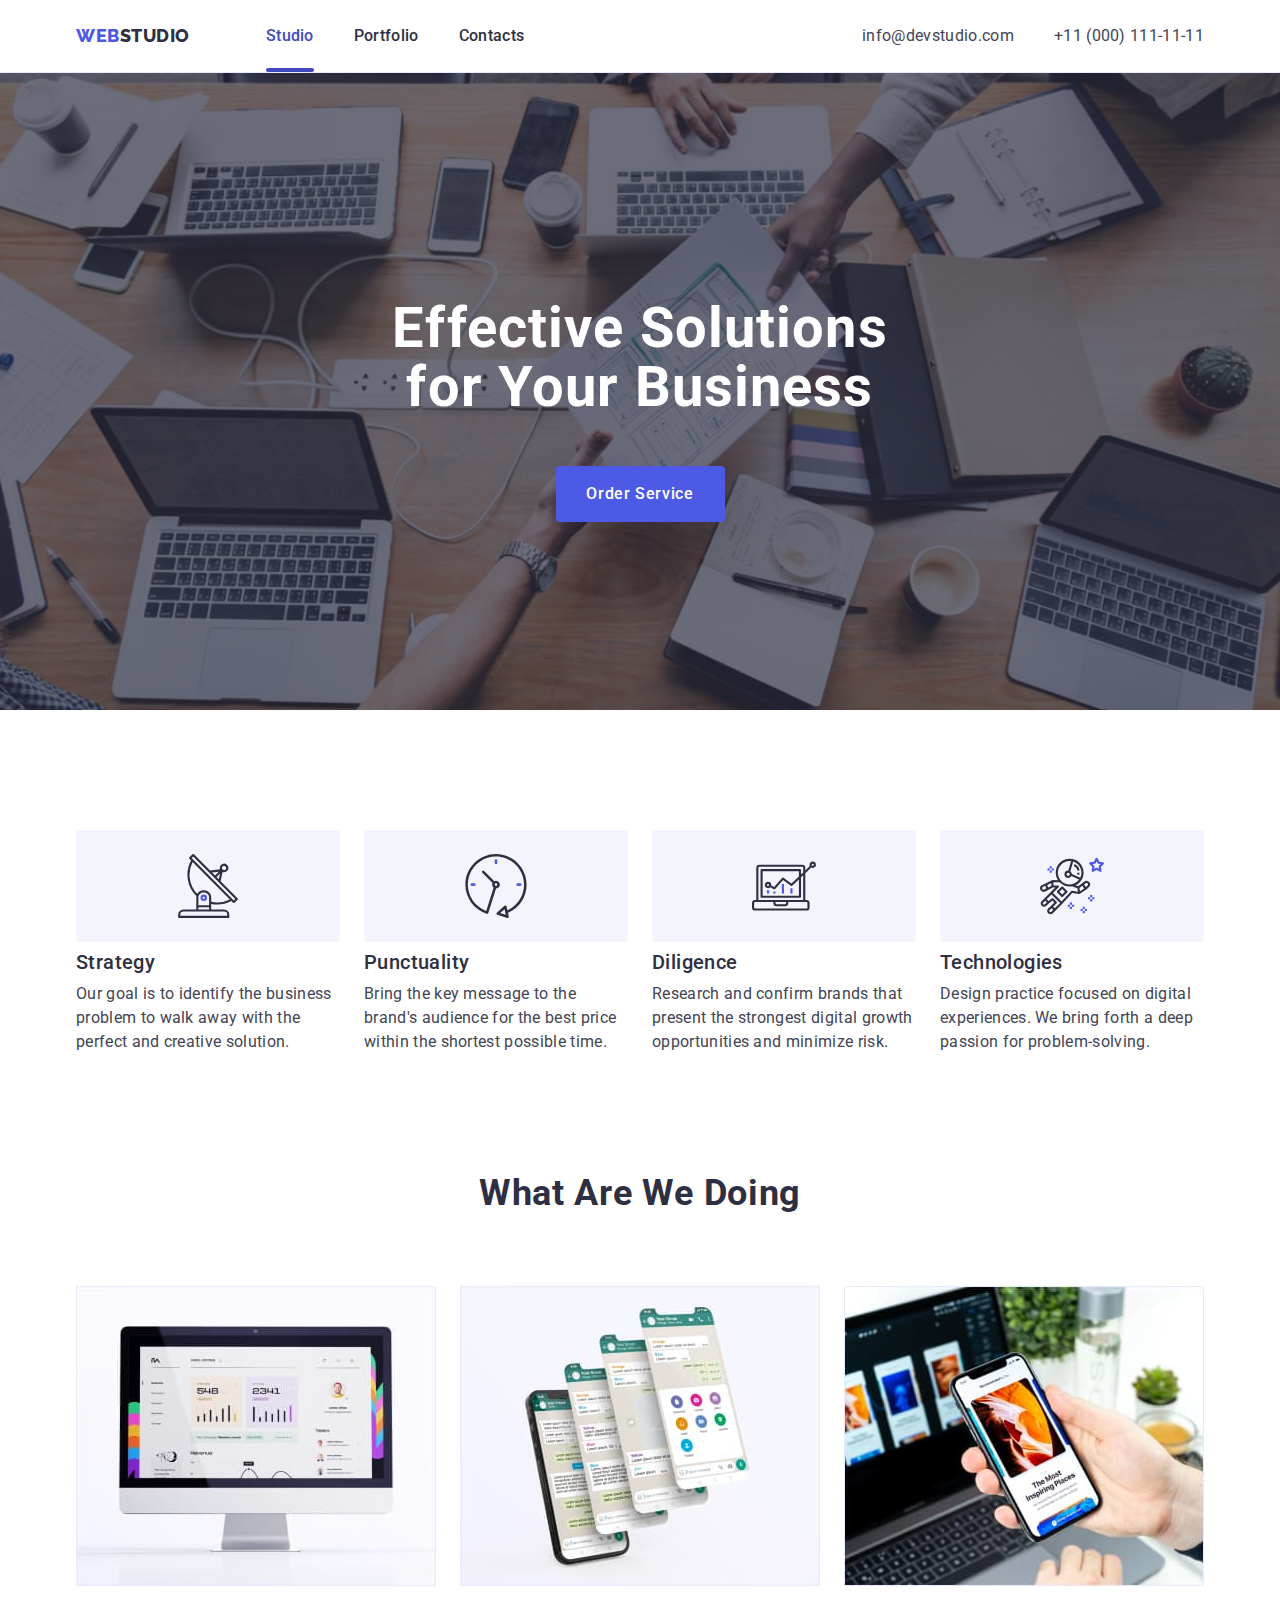
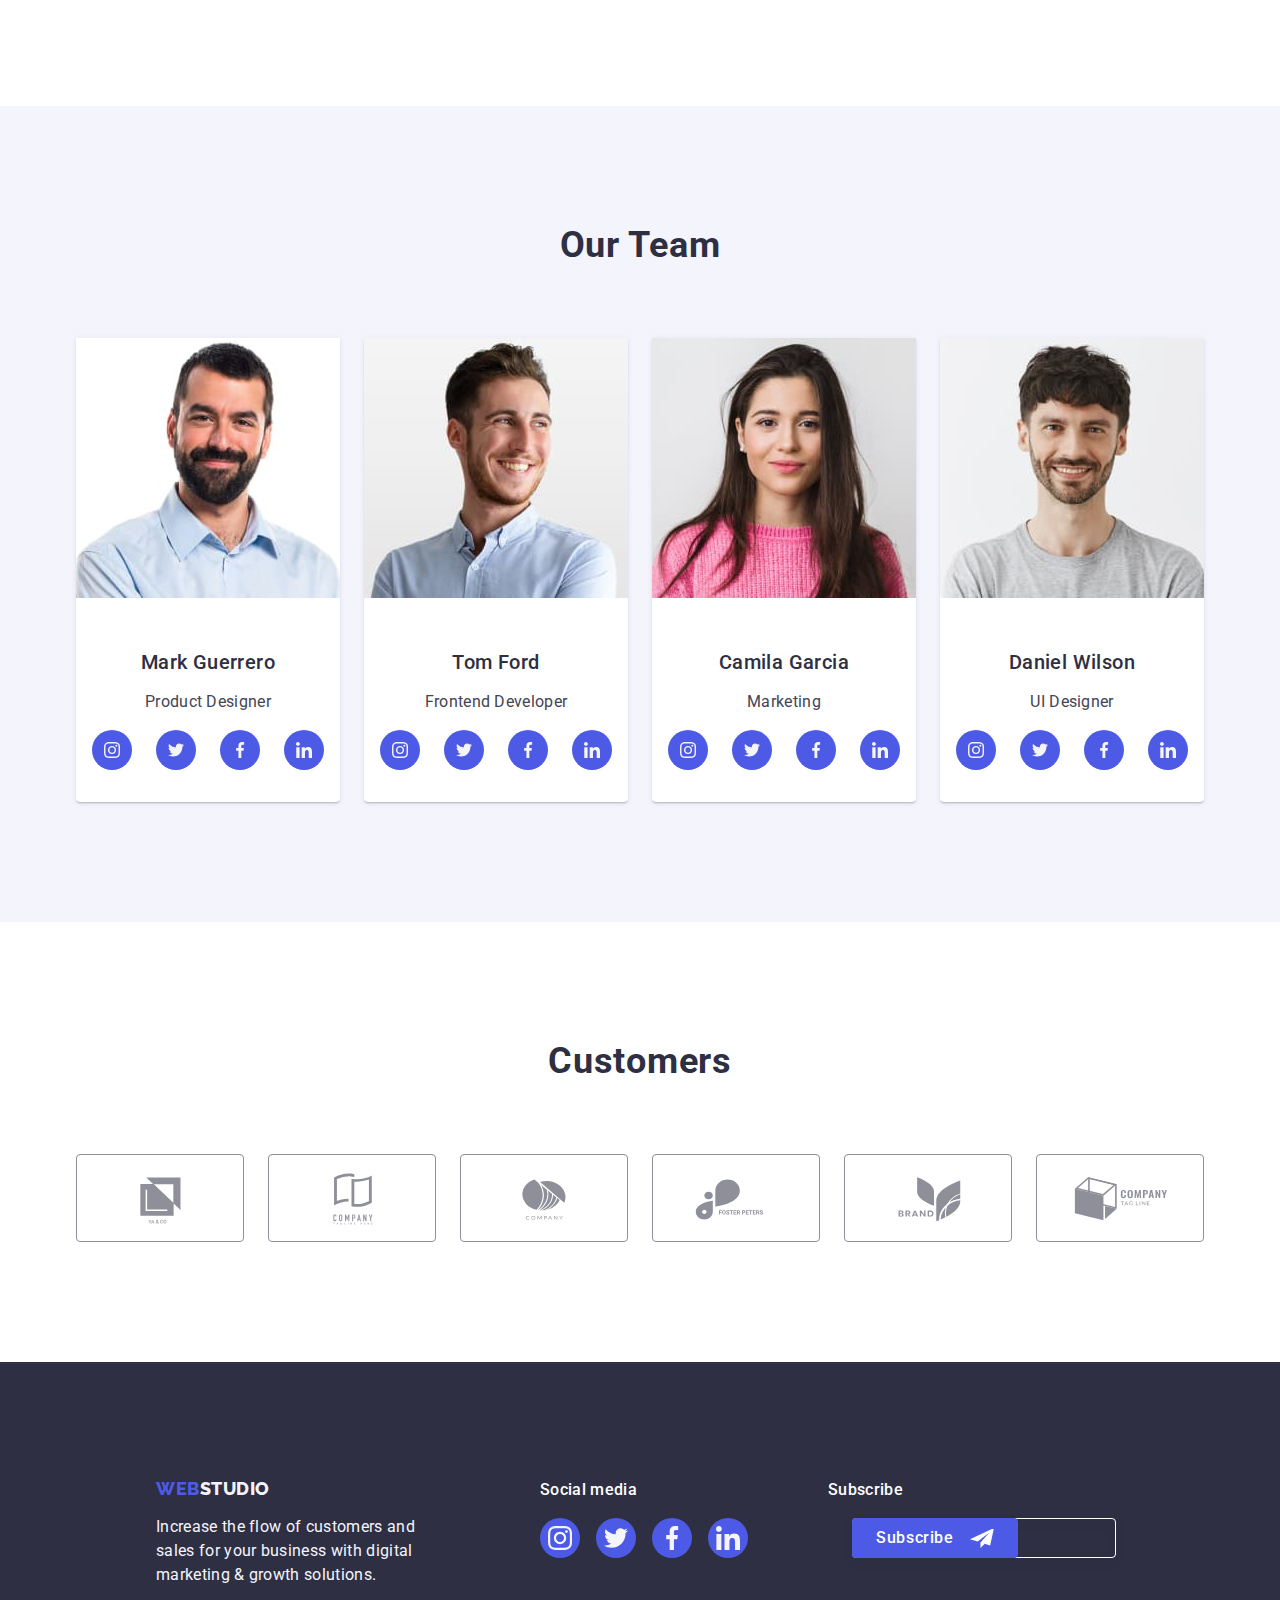
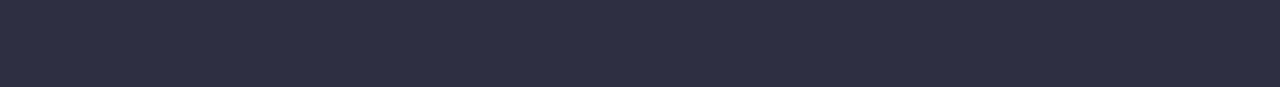
==== commit baf08345: "footer-form flex" ====
--- a/index.html
+++ b/index.html
@@ -407,7 +407,7 @@
     </main>
 
     <!-- Footer -->
-    <footer class="footer container">
+    <footer class="footer">
       <div class="footer-container">
         <div class="footer-logo">
           <a class="logo-link" href="./index.html"> Web<span class="logo-footer">Studio</span></a>
@@ -452,27 +452,22 @@
 
         <div class="footer-subscribe">
           <p class="footer-subscribe-title">Subscribe</p>
-<form class="footer-form">
-<label for="footer-email" class="footer-type">
-<input 
-name="footer-email"
-type="email"
-placeholder="E-mail"
-class="footer-input"
-/>
-<button type="submit" class="footer-button">
-  Subscribe
-  <svg class="footer-button-icon" width="18" height="24">
- <use href="./images/icons.svg#icon-send"></use>
-</button>
-</label>
-</form>
-
+          <form class="footer-form" action="#">
+            <label for="footer-email" class="footer-type"></label>
+              <input name="footer-email" id="footer-email" type="email" placeholder="E-mail" class="footer-input" />
+            
+            <button type="submit" class="footer-button">
+              Subscribe
+              <svg class="footer-button-icon" width="24" height="24">
+                <use href="./images/icons.svg#icon-send"></use>
+              </svg>
+            </button>
+          </form>
         </div>
       </div>
     </footer>
 
-    <!-- MODAL window -->
+    <!-- MODAL WINDOW -->
 
     <div class="backdrop is-hidden" data-modal>
       <div class="modal">
@@ -481,50 +476,59 @@
             <use href="./images/icons.svg#close-black"></use>
           </svg>
         </button>
+
         <p class="modal-title">Leave your contacts and we will call you back</p>
+
         <form class="modal-form" action="#">
           <div class="modal-field">
-          <label>
-            <span>Name</span>
-            <div class="input-wrap">
-            <input type="text" name="user-name" class="modal-input" placeholder="" />
-             <svg class="modal-icon" width="18" height="18">
-                  <use href="./images/icons.svg#name"></use>
+            <label> <span>Name</span></label>
+            <span class="input-wrap">
+              <input type="text" name="user-name" class="modal-input" placeholder="" />
+              <svg class="modal-icon" width="18" height="18">
+                <use href="./images/icons.svg#name"></use>
+              </svg>
+            </span>
           </div>
+
+          <div class="modal-field">
+            <label>
+              <span>Phone</span>
+              <span class="input-wrap">
+                <input type="text" name="user-tel" class="modal-input" placeholder="" />
+                <svg class="modal-icon" width="18" height="24">
+                  <use href="./images/icons.svg#phone"></use>
+                </svg>
+              </span>
+            </label>
           </div>
-        </label>
-        <div class="modal-field">
-          <label>
-            <span>Phone</span>
-            <div class="input-wrap">
-            <input type="text" name="user-tel" class="modal-input" placeholder=""  />
-         <svg class="modal-icon" width="18" height="24">
-                  <use href="./images/icons.svg#phone"></use>
+
+          <div class="modal-field">
+            <label>
+              <span>Email</span>
+              <span class="input-wrap">
+                <input type="text" name="user-mail" class="modal-input" placeholder="" />
+                <svg class="modal-icon" width="18" height="24">
+                  <use href="./images/icons.svg#email"></use>
+                </svg>
+              <span>
+            </label>
           </div>
-          </label>
-          </div>
-          <div class="modal-field">
-          <label>
-            <span>Email</span>
-            <div class="input-wrap">
-            <input type="text" name="user-mail" class="modal-input" placeholder="" />
-          <svg class="modal-icon" width="18" height="24">
-                  <use href="./images/icons.svg#email"></use>
-          </div>
-        </label>
-        </div>
+
           <label>
             <span>Comment</span>
-            <textarea name="user-text" class="modal-input-comment" placeholder="Text input" /></textarea>
+            <textarea name="user-text" class="modal-input-comment" placeholder="Text input"></textarea>
           </label>
-          <input type="checkbox" id="privacy" name="privacy" value="true" class="modal-privacy is-hidden"/>
+          <input type="checkbox" id="privacy" name="privacy" value="true" class="modal-privacy is-hidden" />
+
           <label for="privacy" class="modal-privacy-text">
             <span>
               <svg class="modal-privacy-icon" width="10" height="8">
-                  <use href="./images/icons.svg#click"></use>
+                <use href="./images/icons.svg#click"></use>
+              </svg>
             </span>
             I accept the terms and conditions of the <a class="modal-policy-link link" href=""> Privacy Policy</a>
           </label>
+
           <button class="modal-send-button" type="submit">Send</button>
         </form>
       </div>
--- a/css/styles.css
+++ b/css/styles.css
@@ -93,7 +93,7 @@
   width: 100%;
   height: 4px;
   left: 0;
-  bottom: -1px;
+  bottom: -3px;
 
   background-color: var(--ctas-color);
   border-radius: 2px;
@@ -520,7 +520,7 @@
 
 .portfolio-item:hover,
 .portfolio-item:focus {
-  border: 1px solid #f4f4fd;
+  /* border: 1px solid #f4f4fd; */
   box-shadow: 0px 1px 6px rgba(46, 47, 66, 0.08), 0px 1px 1px rgba(46, 47, 66, 0.16), 0px 2px 1px rgba(46, 47, 66, 0.08);
 }
 
@@ -633,16 +633,15 @@
 
 .footer {
   background: var(--overlays-color);
-  width: 1440px;
-  padding: 0;
+  padding: 100px 0;
 }
 
 .footer-container {
-  padding-top: 100px;
-  padding-left: 156px;
-  padding-bottom: 100px;
   display: flex;
   align-items: baseline;
+  max-width: 1440px;
+  margin: 0 auto;
+  padding: 0 156px;
 }
 
 .footer-logo {
@@ -754,6 +753,10 @@
 }
 .footer-form {
   display: flex;
+  gap: 24px;
+  align-items: center;
+  flex-direction: row;
+  justify-content: space-between;
 }
 .footer-input {
   width: 264px;
@@ -761,32 +764,39 @@
   border: 1px solid #ffffff;
   filter: drop-shadow(0px 4px 4px rgba(0, 0, 0, 0.15));
   border-radius: 4px;
-  background-color: var(--overlays-color);
+  background-color: transparent;
   color: var(--background-color);
   padding-left: 16px;
+  font-size: 12px;
+  line-height: 1.5;
+  letter-spacing: 0.04em;
 }
 
 .footer-button {
   display: inline-flex;
   align-items: center;
   position: absolute;
+  border: none;
   border-radius: 4px;
   margin-left: 24px;
   flex-direction: row;
   justify-content: center;
   padding: 8px 24px;
   gap: 16px;
-
+  cursor: pointer;
   color: var(--background-color);
   background-color: var(--ctas-links-color);
   font-family: "Roboto", sans-serif;
-  /* font-weight: 500;
-  font-size: 16px;
-  line-height: 1.5;
-  width: 264px;
+  font-weight: 500;
+  font-size: 16px;
+  line-height: 1.5;
+  letter-spacing: 0.04em;
+
+  min-width: 165px;
   height: 40px;
-  transition: background-color 250ms cubic-bezier(0.4, 0, 0.2, 1); */
-}
+  transition: background-color 250ms cubic-bezier(0.4, 0, 0.2, 1);
+}
+
 .footer-button-icon {
   fill: currentColor;
 }
@@ -797,7 +807,7 @@
   transition: color 250ms cubic-bezier(0.4, 0, 0.2, 1);
 }
 
-/* Modal window styles */
+/* MODAL WINDOW styles */
 
 .backdrop {
   position: fixed;
@@ -828,7 +838,7 @@
   left: 50%;
   width: 408px;
   min-height: 584px;
-  padding: 24px;
+  padding: 72px 24px 24px 24px;
 
   background-color: #fcfcfc;
   box-shadow: 0px 1px 1px rgba(0, 0, 0, 0.14), 0px 1px 3px rgba(0, 0, 0, 0.12), 0px 2px 1px rgba(0, 0, 0, 0.2);
@@ -919,6 +929,9 @@
   color: rgba(46, 47, 66, 0.4);
   resize: none;
 }
+.modal-input-comment:focus {
+  border-color: #4d5ae5;
+}
 
 .modal-icon {
   position: absolute;
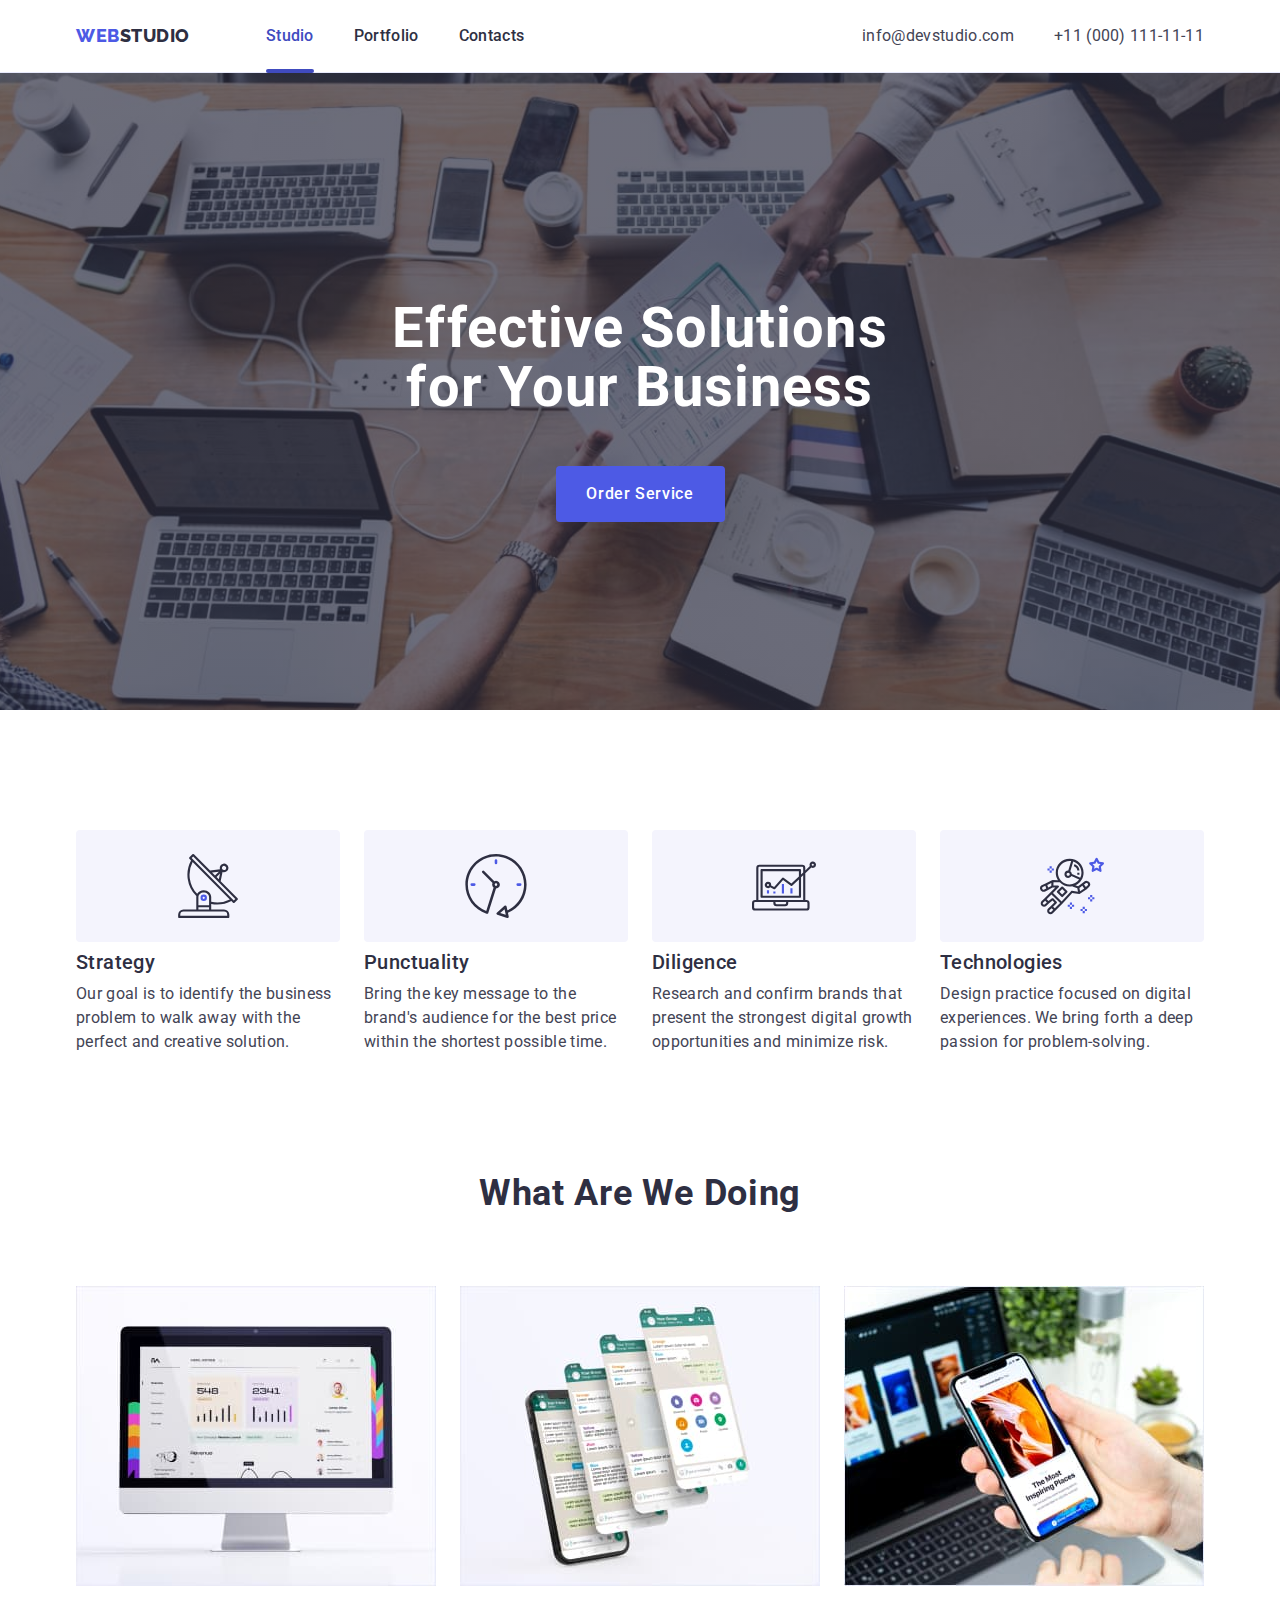
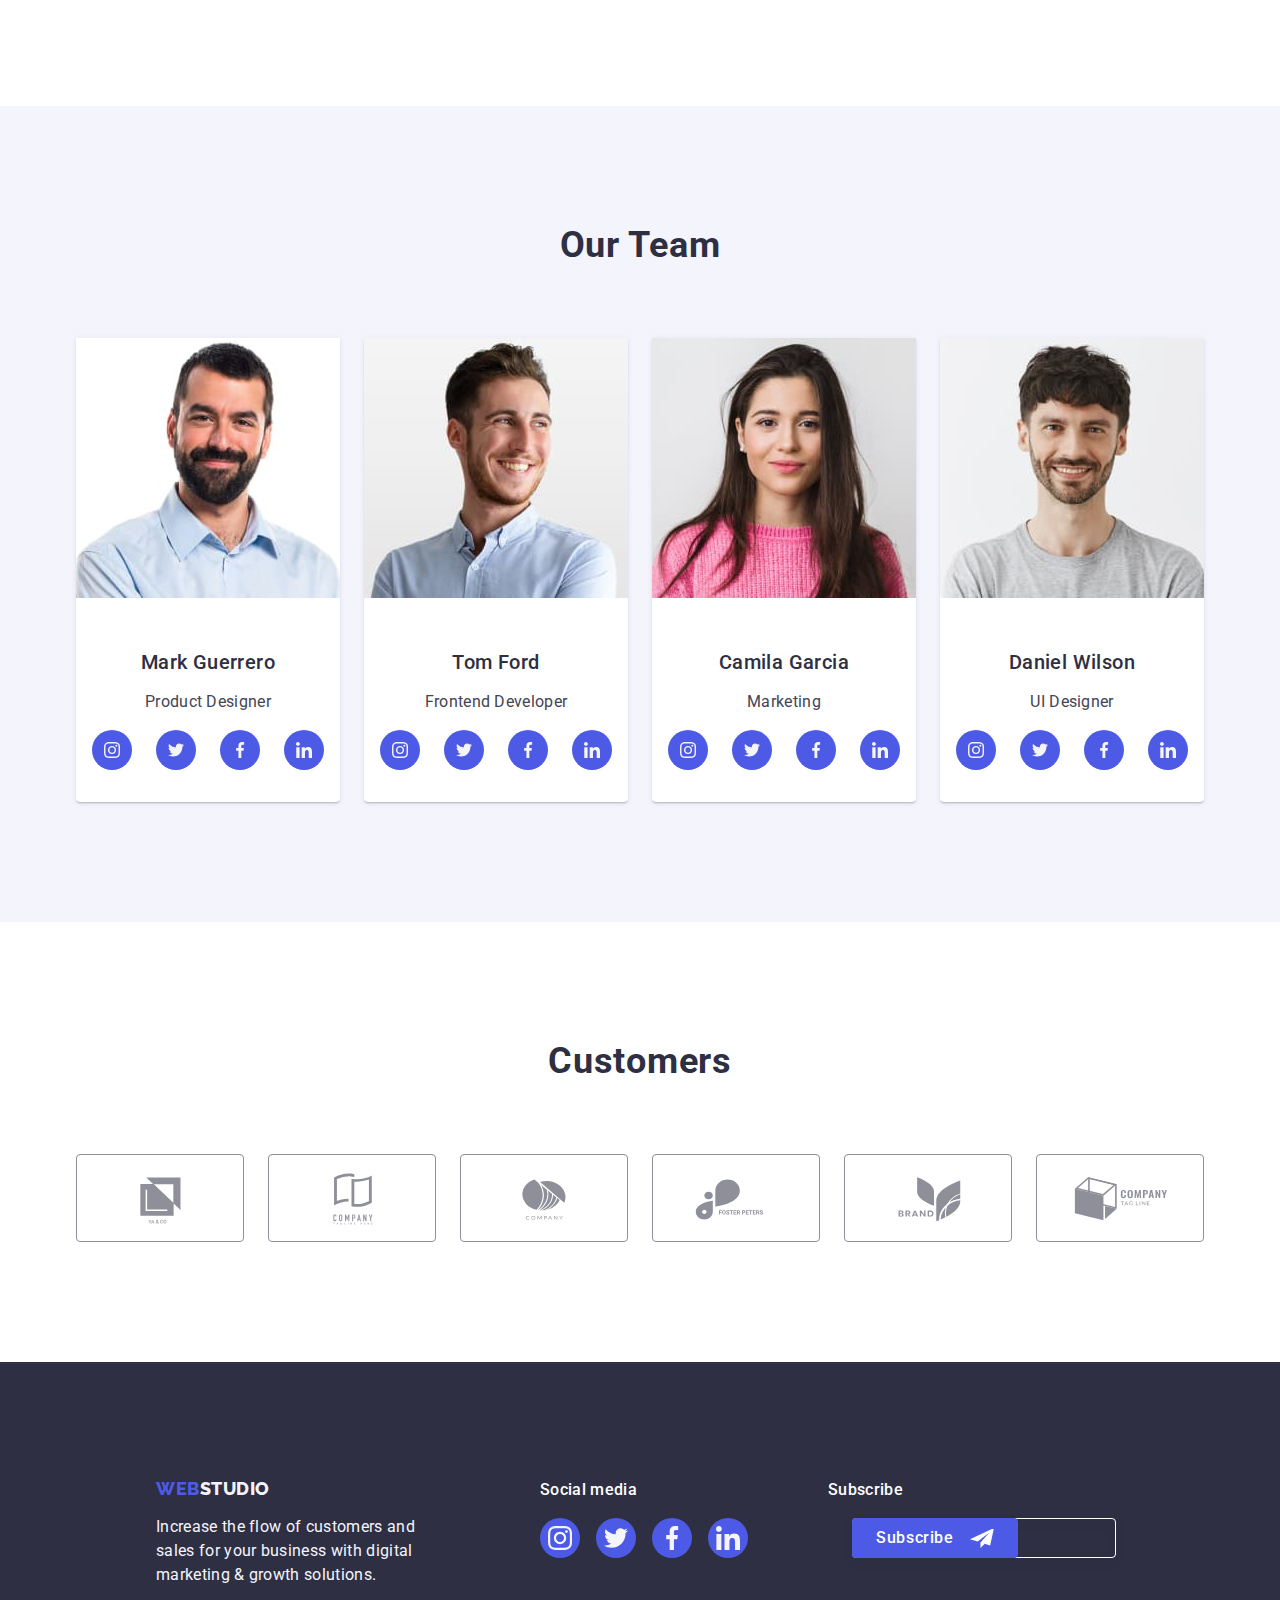
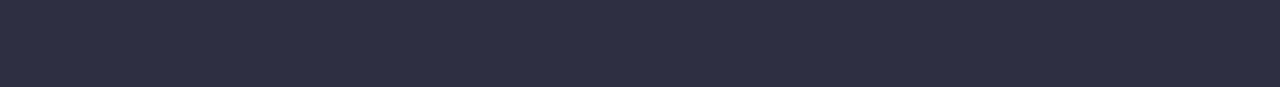
==== commit 4022b0ea: "email modal field" ====
--- a/index.html
+++ b/index.html
@@ -454,8 +454,8 @@
           <p class="footer-subscribe-title">Subscribe</p>
           <form class="footer-form" action="#">
             <label for="footer-email" class="footer-type"></label>
-              <input name="footer-email" id="footer-email" type="email" placeholder="E-mail" class="footer-input" />
-            
+            <input name="footer-email" id="footer-email" type="email" placeholder="E-mail" class="footer-input" />
+
             <button type="submit" class="footer-button">
               Subscribe
               <svg class="footer-button-icon" width="24" height="24">
@@ -509,9 +509,9 @@
                 <input type="text" name="user-mail" class="modal-input" placeholder="" />
                 <svg class="modal-icon" width="18" height="24">
                   <use href="./images/icons.svg#email"></use>
-                </svg>
-              <span>
-            </label>
+                </svg> </span
+              >> </label
+            >>
           </div>
 
           <label>
--- a/css/styles.css
+++ b/css/styles.css
@@ -93,7 +93,7 @@
   width: 100%;
   height: 4px;
   left: 0;
-  bottom: -3px;
+  bottom: -4px;
 
   background-color: var(--ctas-color);
   border-radius: 2px;
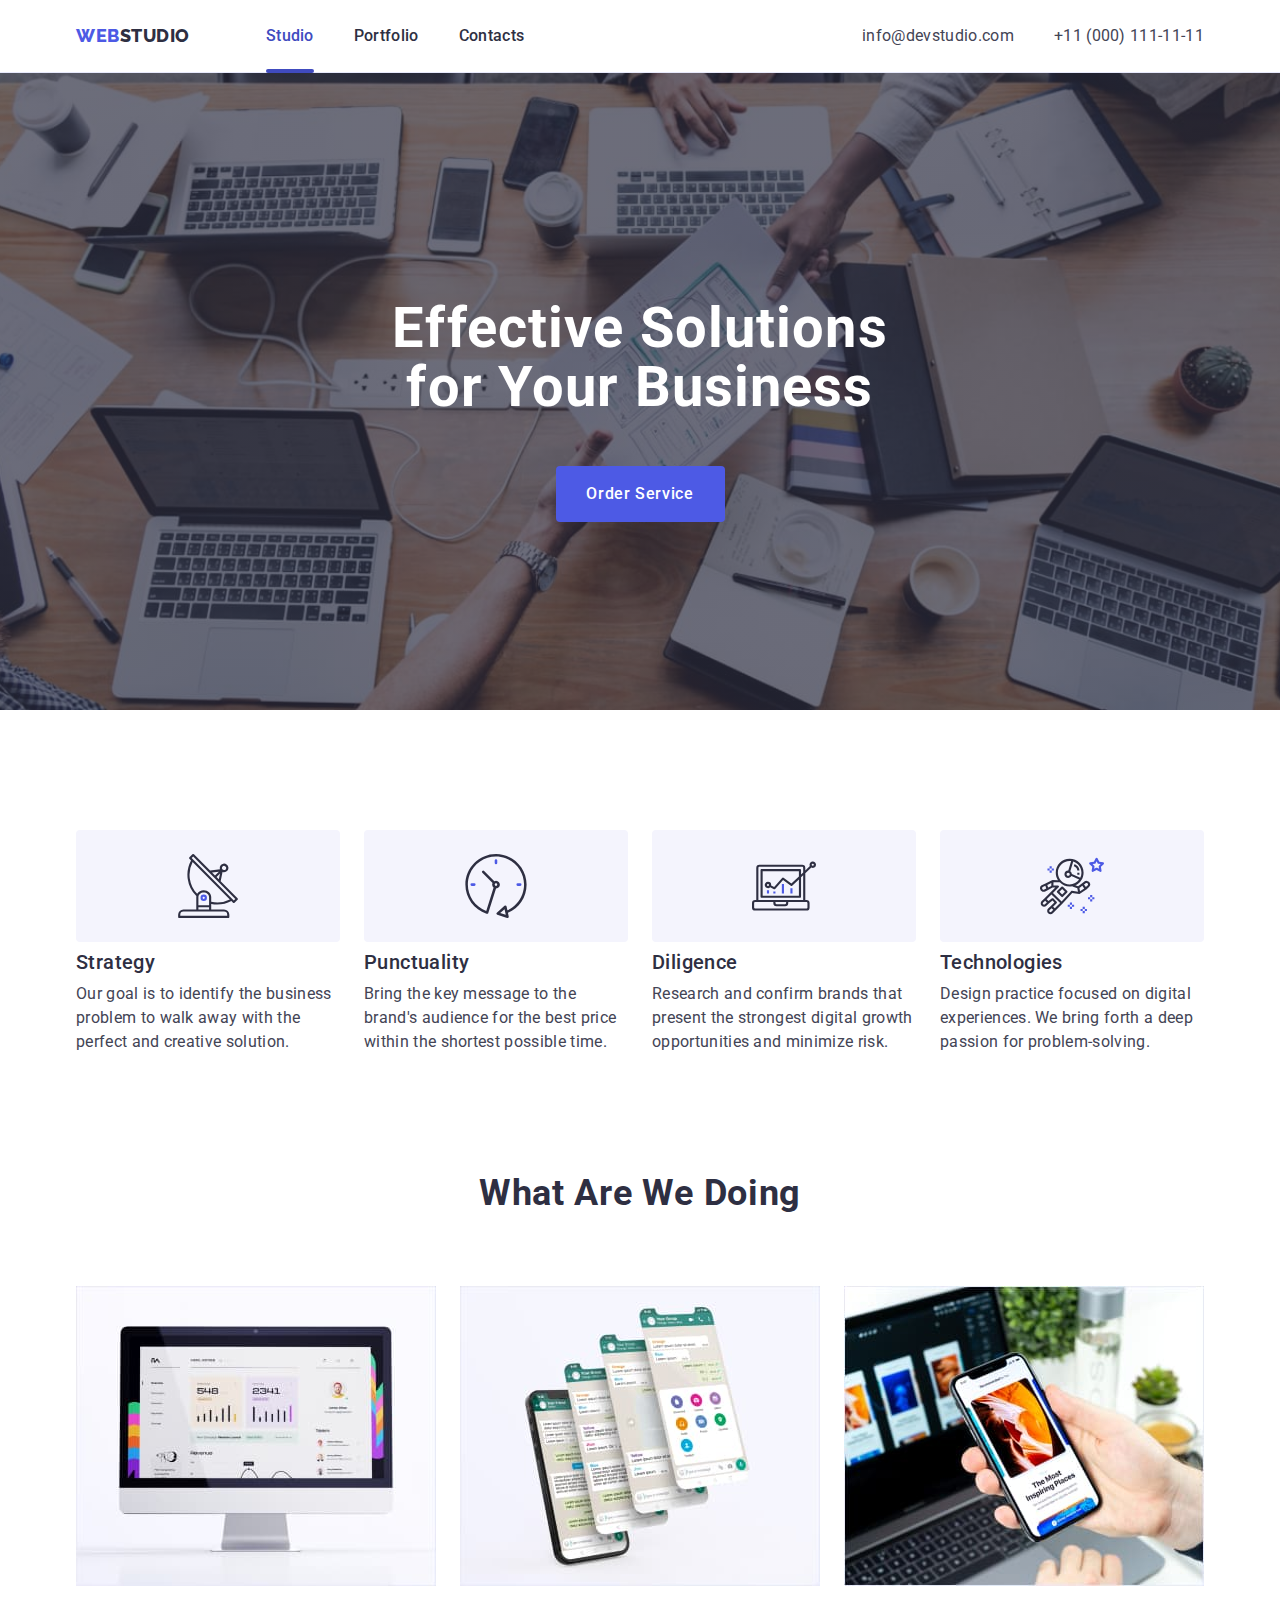
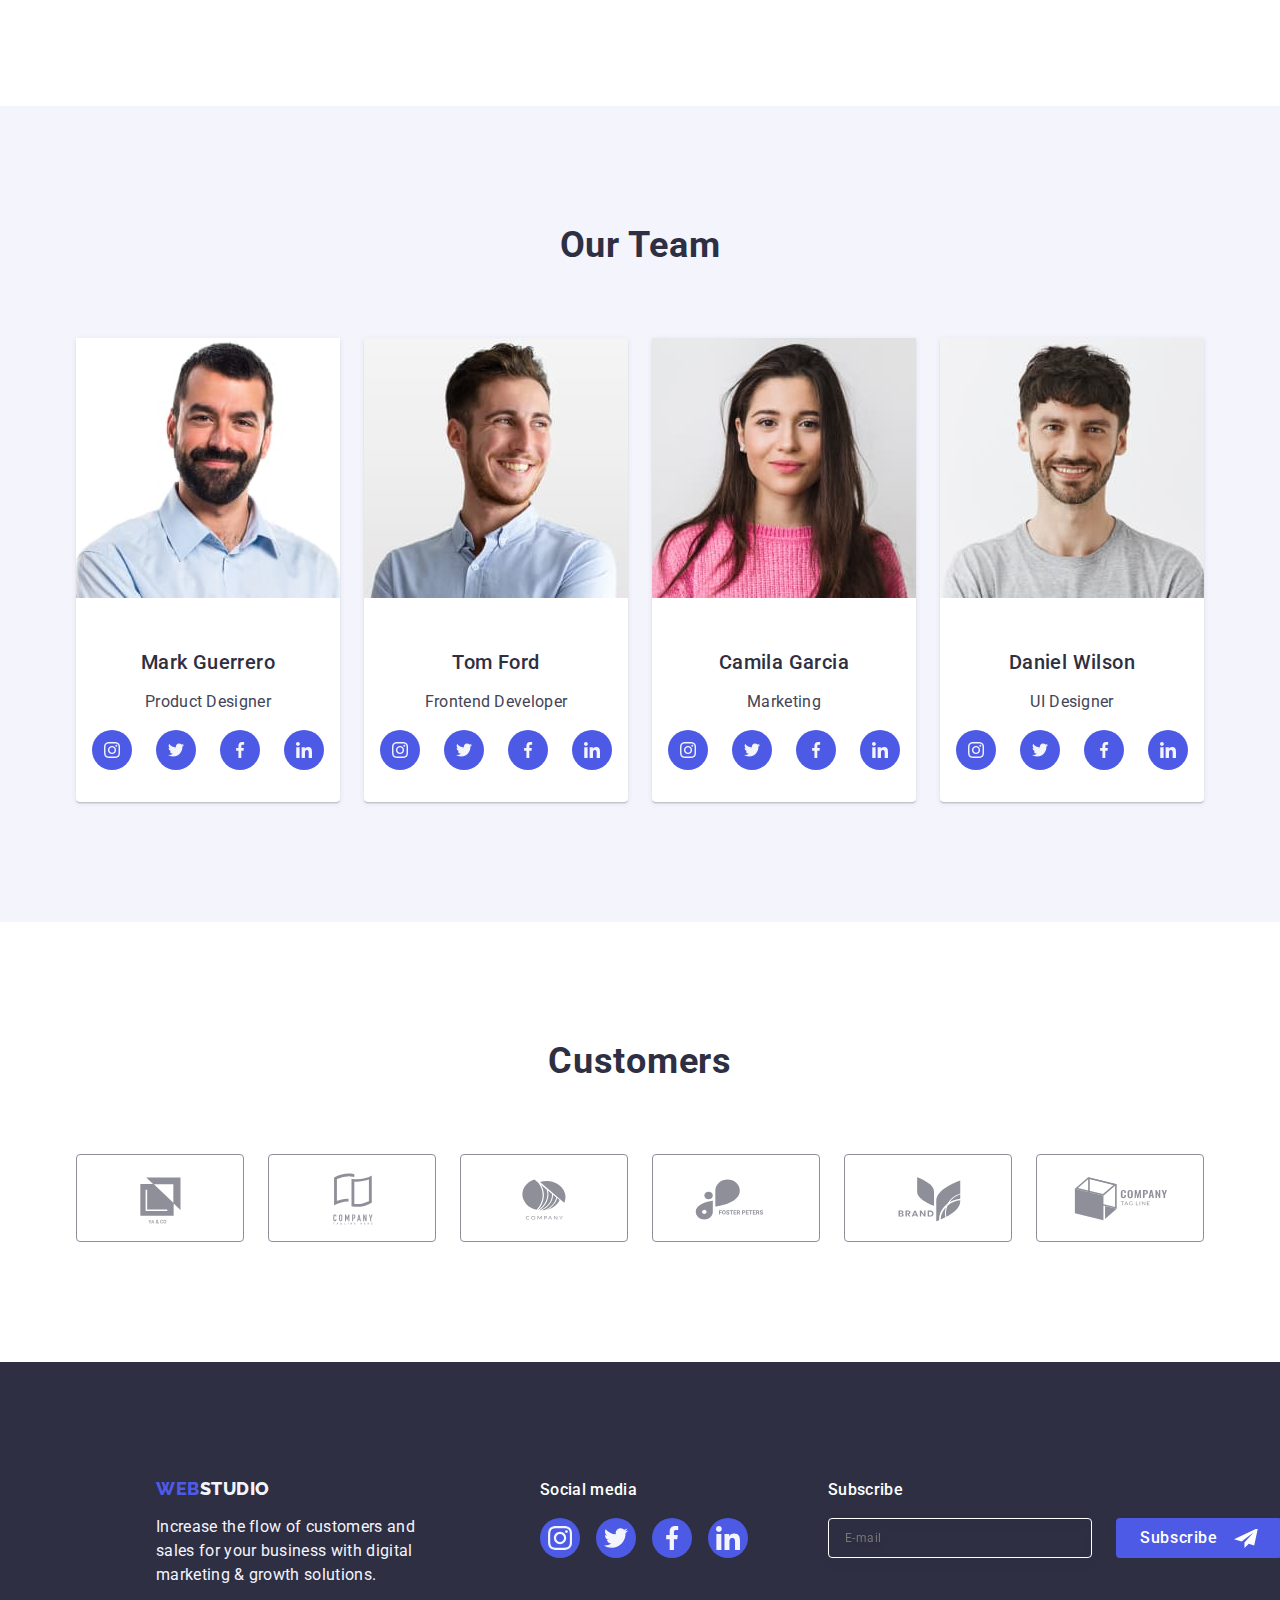
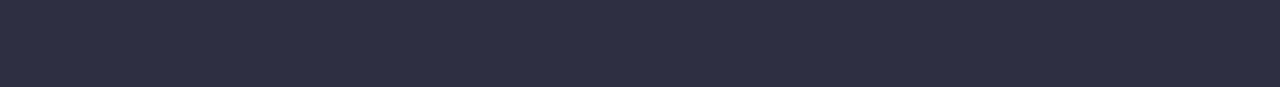
==== commit fe471da4: "footer-form display" ====
--- a/index.html
+++ b/index.html
@@ -453,9 +453,8 @@
         <div class="footer-subscribe">
           <p class="footer-subscribe-title">Subscribe</p>
           <form class="footer-form" action="#">
+            <input name="footer-email" id="footer-email" type="email" placeholder="E-mail" class="footer-input" />
             <label for="footer-email" class="footer-type"></label>
-            <input name="footer-email" id="footer-email" type="email" placeholder="E-mail" class="footer-input" />
-
             <button type="submit" class="footer-button">
               Subscribe
               <svg class="footer-button-icon" width="24" height="24">
@@ -509,9 +508,9 @@
                 <input type="text" name="user-mail" class="modal-input" placeholder="" />
                 <svg class="modal-icon" width="18" height="24">
                   <use href="./images/icons.svg#email"></use>
-                </svg> </span
-              >> </label
-            >>
+                </svg>
+              </span>
+            </label>
           </div>
 
           <label>
--- a/css/styles.css
+++ b/css/styles.css
@@ -752,7 +752,7 @@
   display: inline-block;
 }
 .footer-form {
-  display: flex;
+  /* display: flex; */
   gap: 24px;
   align-items: center;
   flex-direction: row;
@@ -883,7 +883,7 @@
   font-weight: 500;
   font-size: 16px;
   line-height: 1.5;
-  padding-top: 48px;
+  margin-top: 0;
   text-align: center;
   letter-spacing: 0.02em;
   color: var(--overlays-color);
